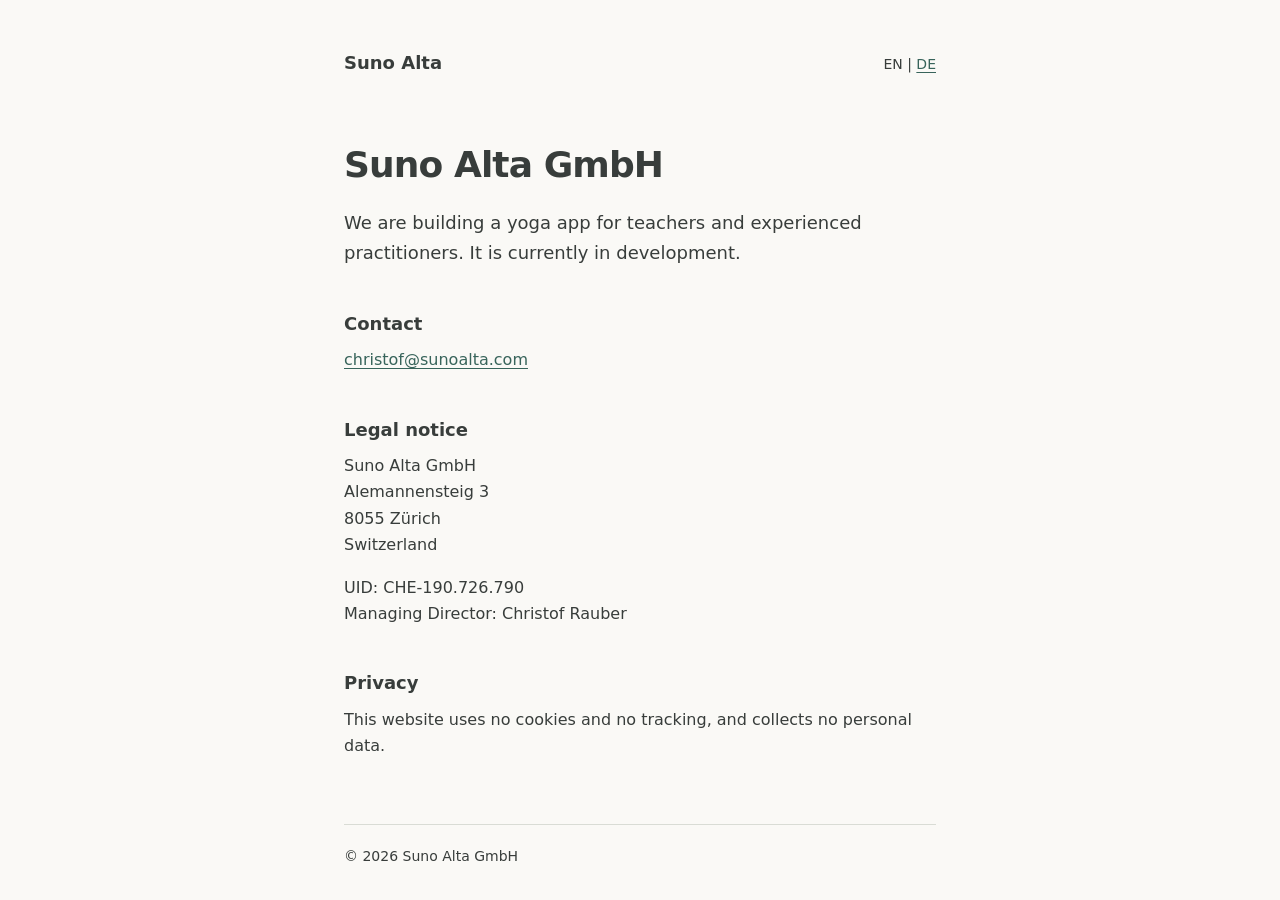
==== index.html @ b51bbb72 "T-0076: minimal bilingual company site (Codex)" ====
<!doctype html>
<html lang="en">
<head>
  <meta charset="utf-8">
  <meta name="viewport" content="width=device-width, initial-scale=1">
  <meta name="description" content="Suno Alta GmbH is building a yoga app for teachers and experienced practitioners. Contact and company information.">
  <title>Suno Alta</title>
  <link rel="stylesheet" href="style.css">
</head>
<body>
  <header>
    <p class="site-title">Suno Alta</p>
    <nav aria-label="Language">
      <span lang="en" aria-current="page">EN</span>
      <span aria-hidden="true"> | </span>
      <a href="de/" lang="de" hreflang="de" aria-label="Deutsch">DE</a>
    </nav>
  </header>
  <main>
    <h1>Suno Alta GmbH</h1>
    <p class="intro">We are building a yoga app for teachers and experienced practitioners. It is currently in development.</p>
    <section aria-labelledby="contact">
      <h2 id="contact">Contact</h2>
      <p><a href="mailto:christof@sunoalta.com">christof@sunoalta.com</a></p>
    </section>
    <section aria-labelledby="legal">
      <h2 id="legal">Legal notice</h2>
      <p>Suno Alta GmbH<br>Alemannensteig 3<br>8055 Zürich<br>Switzerland</p>
      <p>UID: CHE-190.726.790<br>Managing Director: Christof Rauber</p>
    </section>
    <section aria-labelledby="privacy">
      <h2 id="privacy">Privacy</h2>
      <p>This website uses no cookies and no tracking, and collects no personal data.</p>
    </section>
  </main>
  <footer><p>© 2026 Suno Alta GmbH</p></footer>
</body>
</html>
---- style.css ----
:root {
  color-scheme: light;
  font-family: system-ui, -apple-system, BlinkMacSystemFont, "Segoe UI", sans-serif;
  color: #383d3b;
  background: #faf9f6;
  line-height: 1.65;
}

* {
  box-sizing: border-box;
}

body {
  max-width: 40rem;
  margin: 0 auto;
  padding: 3rem 1.5rem 2rem;
}

header {
  display: flex;
  align-items: baseline;
  justify-content: space-between;
  gap: 1rem;
  margin-bottom: 4rem;
}

.site-title {
  margin: 0;
  font-size: 1.125rem;
  font-weight: 600;
}

nav {
  white-space: nowrap;
  font-size: 0.875rem;
}

h1, h2 {
  line-height: 1.3;
  font-weight: 600;
}

h1 {
  margin: 0 0 1.25rem;
  font-size: clamp(1.75rem, 5vw, 2.25rem);
  letter-spacing: -0.025em;
}

h2 {
  margin: 0 0 0.75rem;
  font-size: 1.125rem;
}

p {
  margin: 0 0 1rem;
}

.intro {
  font-size: 1.125rem;
}

section {
  margin-top: 2.75rem;
}

a {
  color: #38645b;
  text-underline-offset: 0.2em;
  overflow-wrap: anywhere;
}

a:hover {
  text-decoration-thickness: 0.125em;
}

a:focus-visible {
  outline: 2px solid #38645b;
  outline-offset: 4px;
  border-radius: 2px;
}

footer {
  margin-top: 4rem;
  padding-top: 1.25rem;
  border-top: 1px solid #d9dcd5;
  font-size: 0.875rem;
}

footer p {
  margin: 0;
}

@media (max-width: 30rem) {
  body {
    padding-top: 2rem;
  }

  header {
    margin-bottom: 3rem;
  }
}
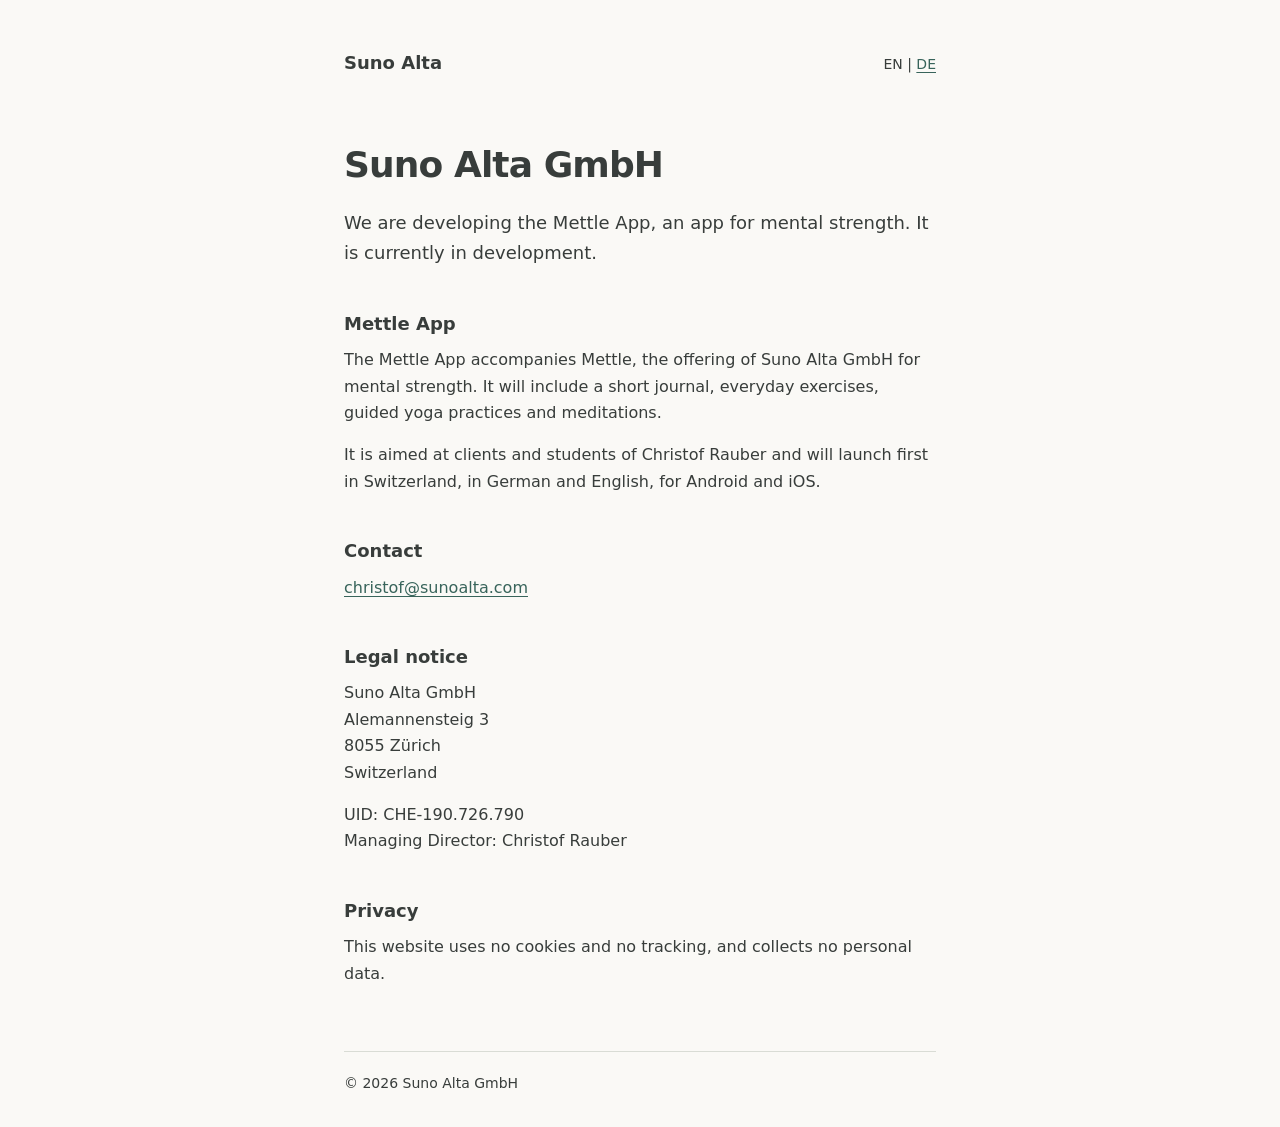
==== commit 21eddc56: "Website auf Mettle App umstellen (EN und DE) Titel, Meta-Description und Intro nennen jetzt die Mett" ====
--- a/index.html
+++ b/index.html
@@ -3,8 +3,8 @@
 <head>
   <meta charset="utf-8">
   <meta name="viewport" content="width=device-width, initial-scale=1">
-  <meta name="description" content="Suno Alta GmbH is building a yoga app for teachers and experienced practitioners. Contact and company information.">
-  <title>Suno Alta</title>
+  <meta name="description" content="Suno Alta GmbH is developing the Mettle App, an app for mental strength with a short journal, everyday exercises, guided yoga practices and meditations. Contact and company information.">
+  <title>Suno Alta GmbH – Mettle App</title>
   <link rel="stylesheet" href="style.css">
 </head>
 <body>
@@ -18,7 +18,12 @@
   </header>
   <main>
     <h1>Suno Alta GmbH</h1>
-    <p class="intro">We are building a yoga app for teachers and experienced practitioners. It is currently in development.</p>
+    <p class="intro">We are developing the Mettle App, an app for mental strength. It is currently in development.</p>
+    <section aria-labelledby="app">
+      <h2 id="app">Mettle App</h2>
+      <p>The Mettle App accompanies Mettle, the offering of Suno Alta GmbH for mental strength. It will include a short journal, everyday exercises, guided yoga practices and meditations.</p>
+      <p>It is aimed at clients and students of Christof Rauber and will launch first in Switzerland, in German and English, for Android and iOS.</p>
+    </section>
     <section aria-labelledby="contact">
       <h2 id="contact">Contact</h2>
       <p><a href="mailto:christof@sunoalta.com">christof@sunoalta.com</a></p>
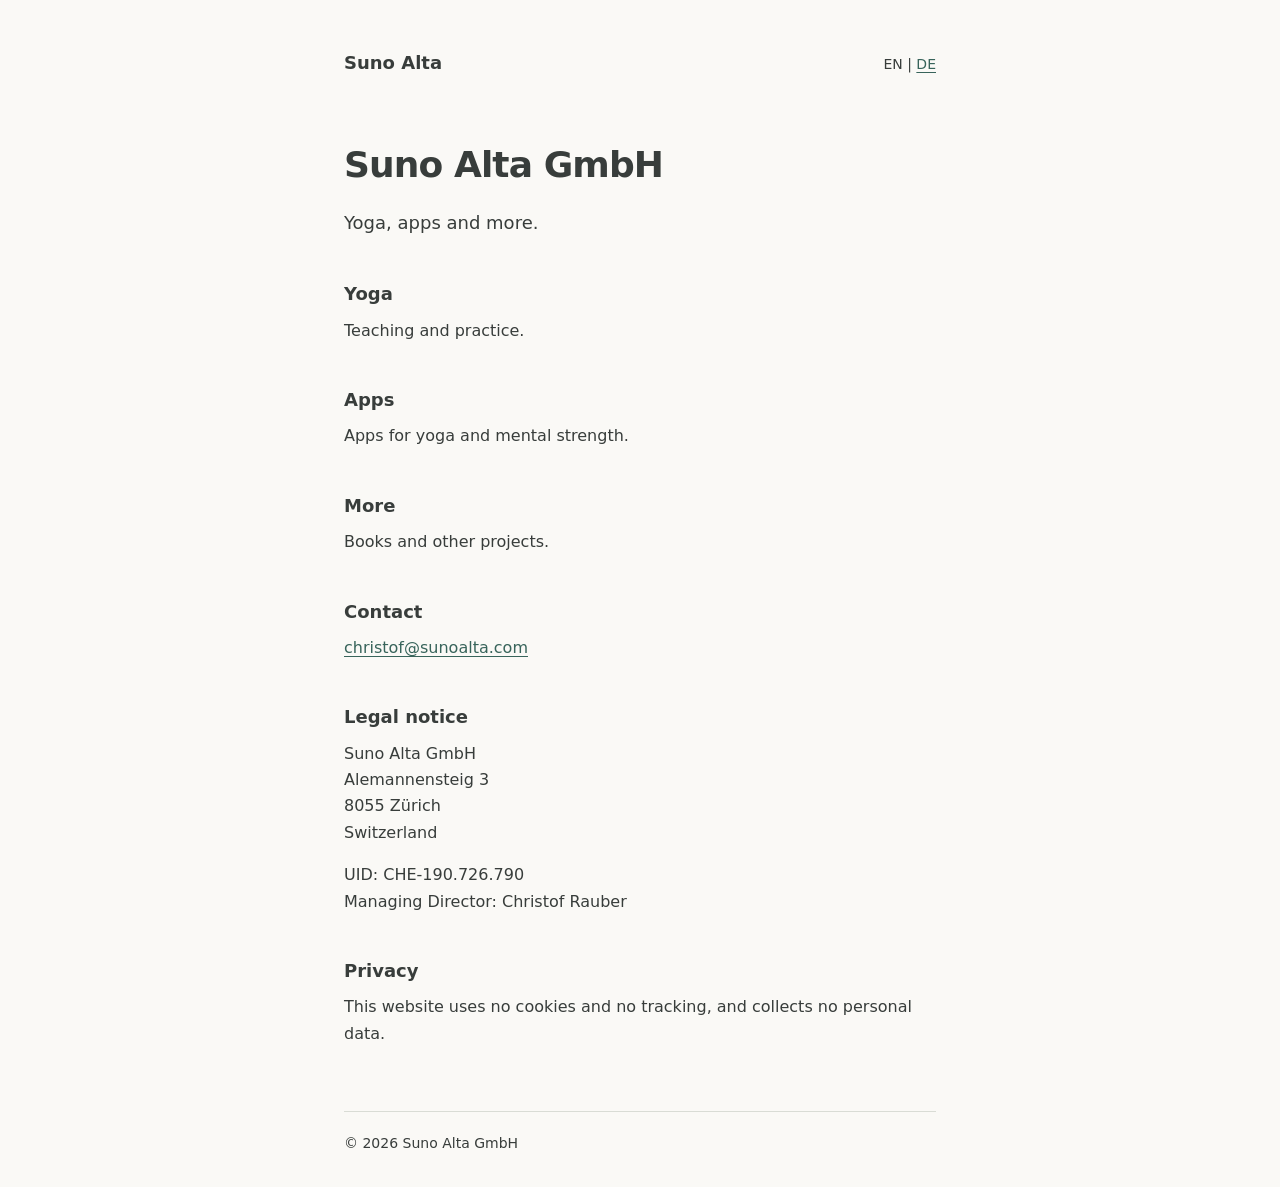
==== commit b7a49bc9: "Simplify homepage: yoga, apps and more Co-Authored-By: Claude Sonnet 5.5 <noreply@anthropic.com> Cla" ====
--- a/index.html
+++ b/index.html
@@ -3,8 +3,8 @@
 <head>
   <meta charset="utf-8">
   <meta name="viewport" content="width=device-width, initial-scale=1">
-  <meta name="description" content="Suno Alta GmbH is developing the Mettle App, an app for mental strength with a short journal, everyday exercises, guided yoga practices and meditations. Contact and company information.">
-  <title>Suno Alta GmbH – Mettle App</title>
+  <meta name="description" content="Suno Alta GmbH: yoga, apps and more. Contact and company information.">
+  <title>Suno Alta GmbH</title>
   <link rel="stylesheet" href="style.css">
 </head>
 <body>
@@ -18,11 +18,18 @@
   </header>
   <main>
     <h1>Suno Alta GmbH</h1>
-    <p class="intro">We are developing the Mettle App, an app for mental strength. It is currently in development.</p>
-    <section aria-labelledby="app">
-      <h2 id="app">Mettle App</h2>
-      <p>The Mettle App accompanies Mettle, the offering of Suno Alta GmbH for mental strength. It will include a short journal, everyday exercises, guided yoga practices and meditations.</p>
-      <p>It is aimed at clients and students of Christof Rauber and will launch first in Switzerland, in German and English, for Android and iOS.</p>
+    <p class="intro">Yoga, apps and more.</p>
+    <section aria-labelledby="t0">
+      <h2 id="t0">Yoga</h2>
+      <p>Teaching and practice.</p>
+    </section>
+    <section aria-labelledby="t1">
+      <h2 id="t1">Apps</h2>
+      <p>Apps for yoga and mental strength.</p>
+    </section>
+    <section aria-labelledby="t2">
+      <h2 id="t2">More</h2>
+      <p>Books and other projects.</p>
     </section>
     <section aria-labelledby="contact">
       <h2 id="contact">Contact</h2>
